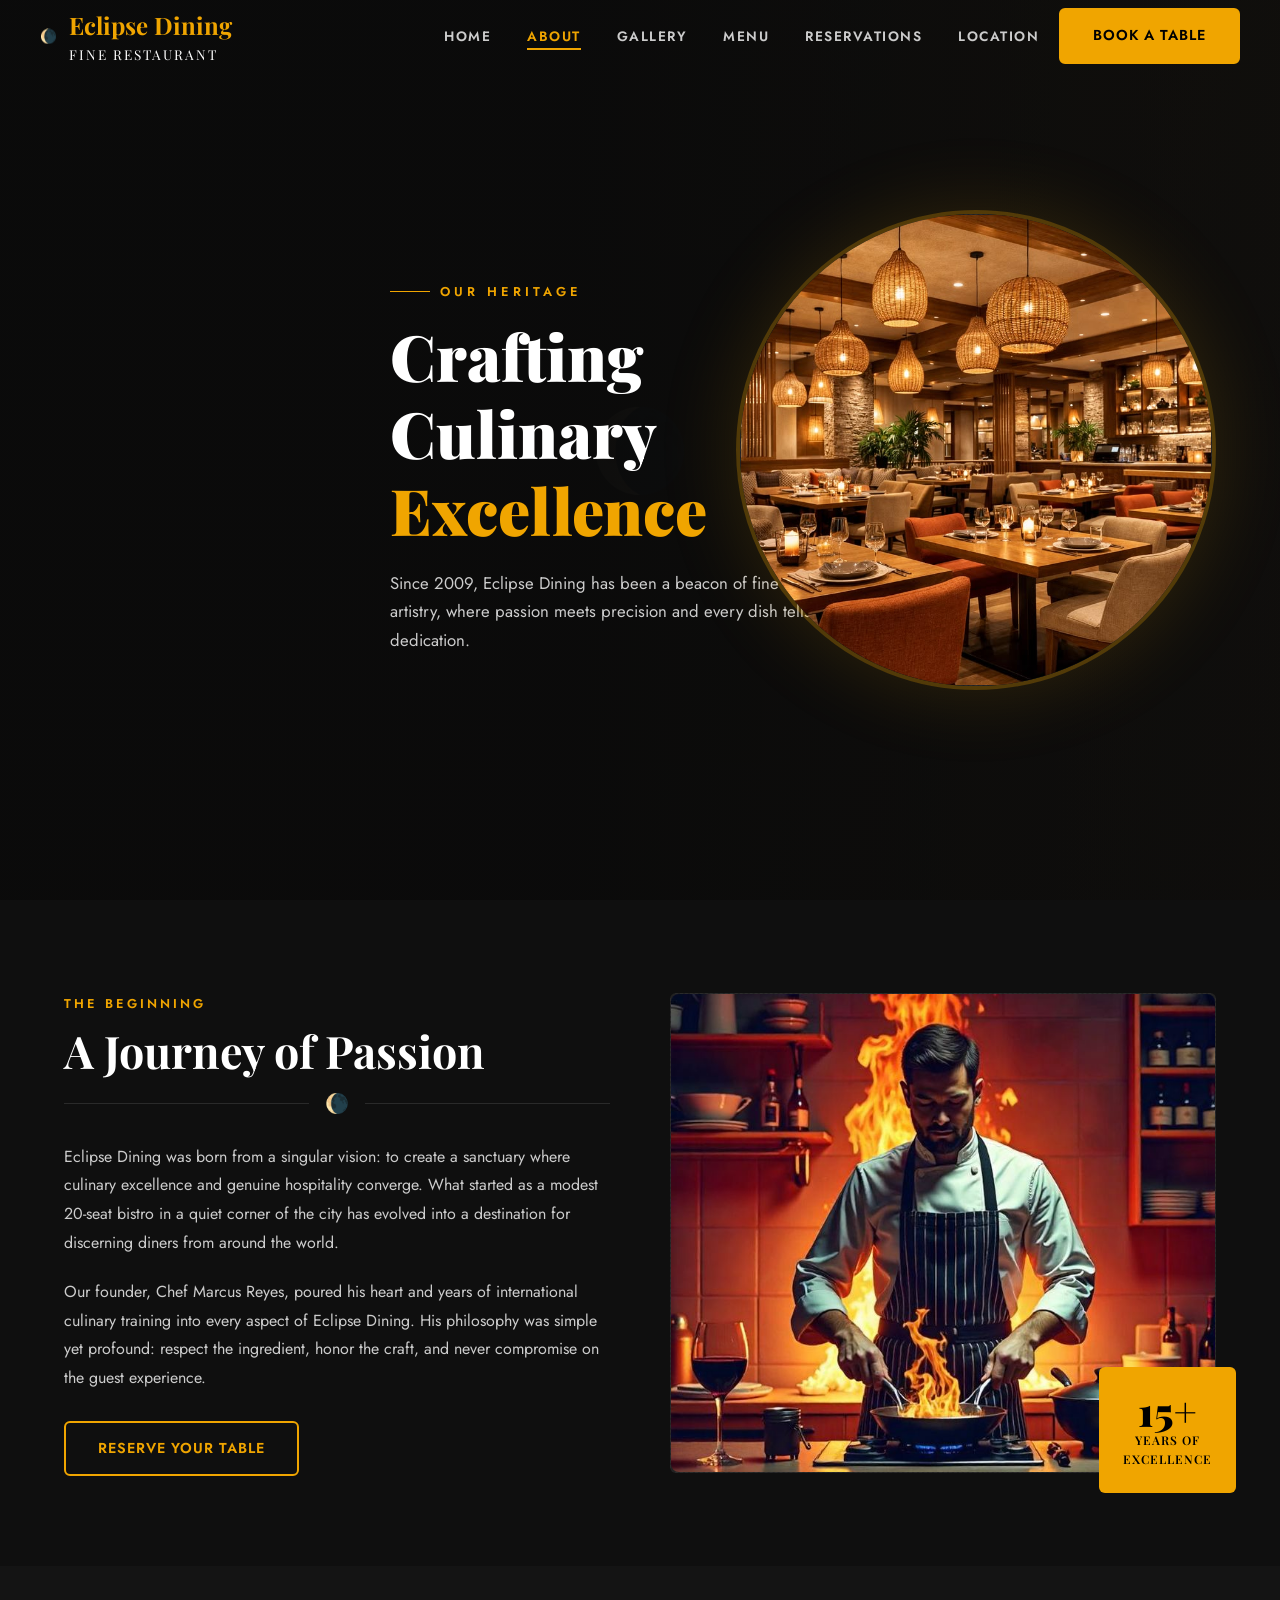
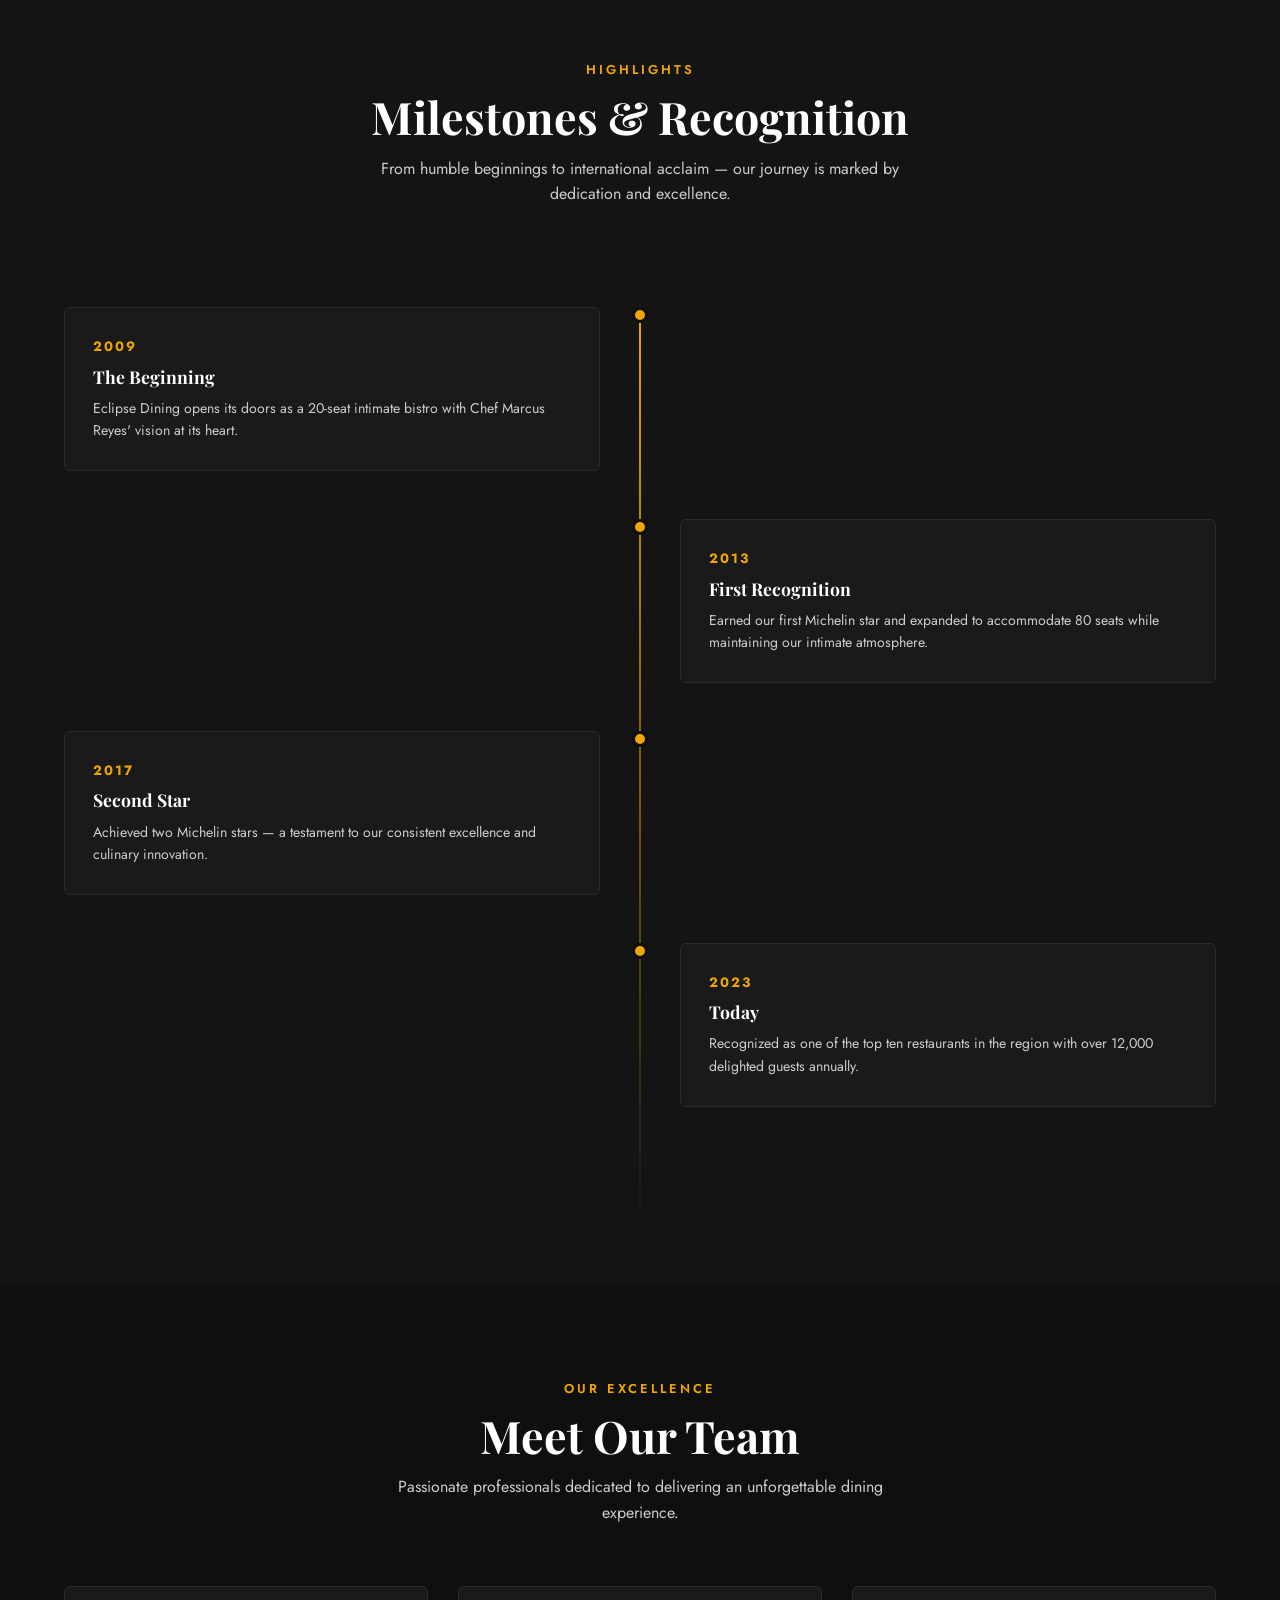
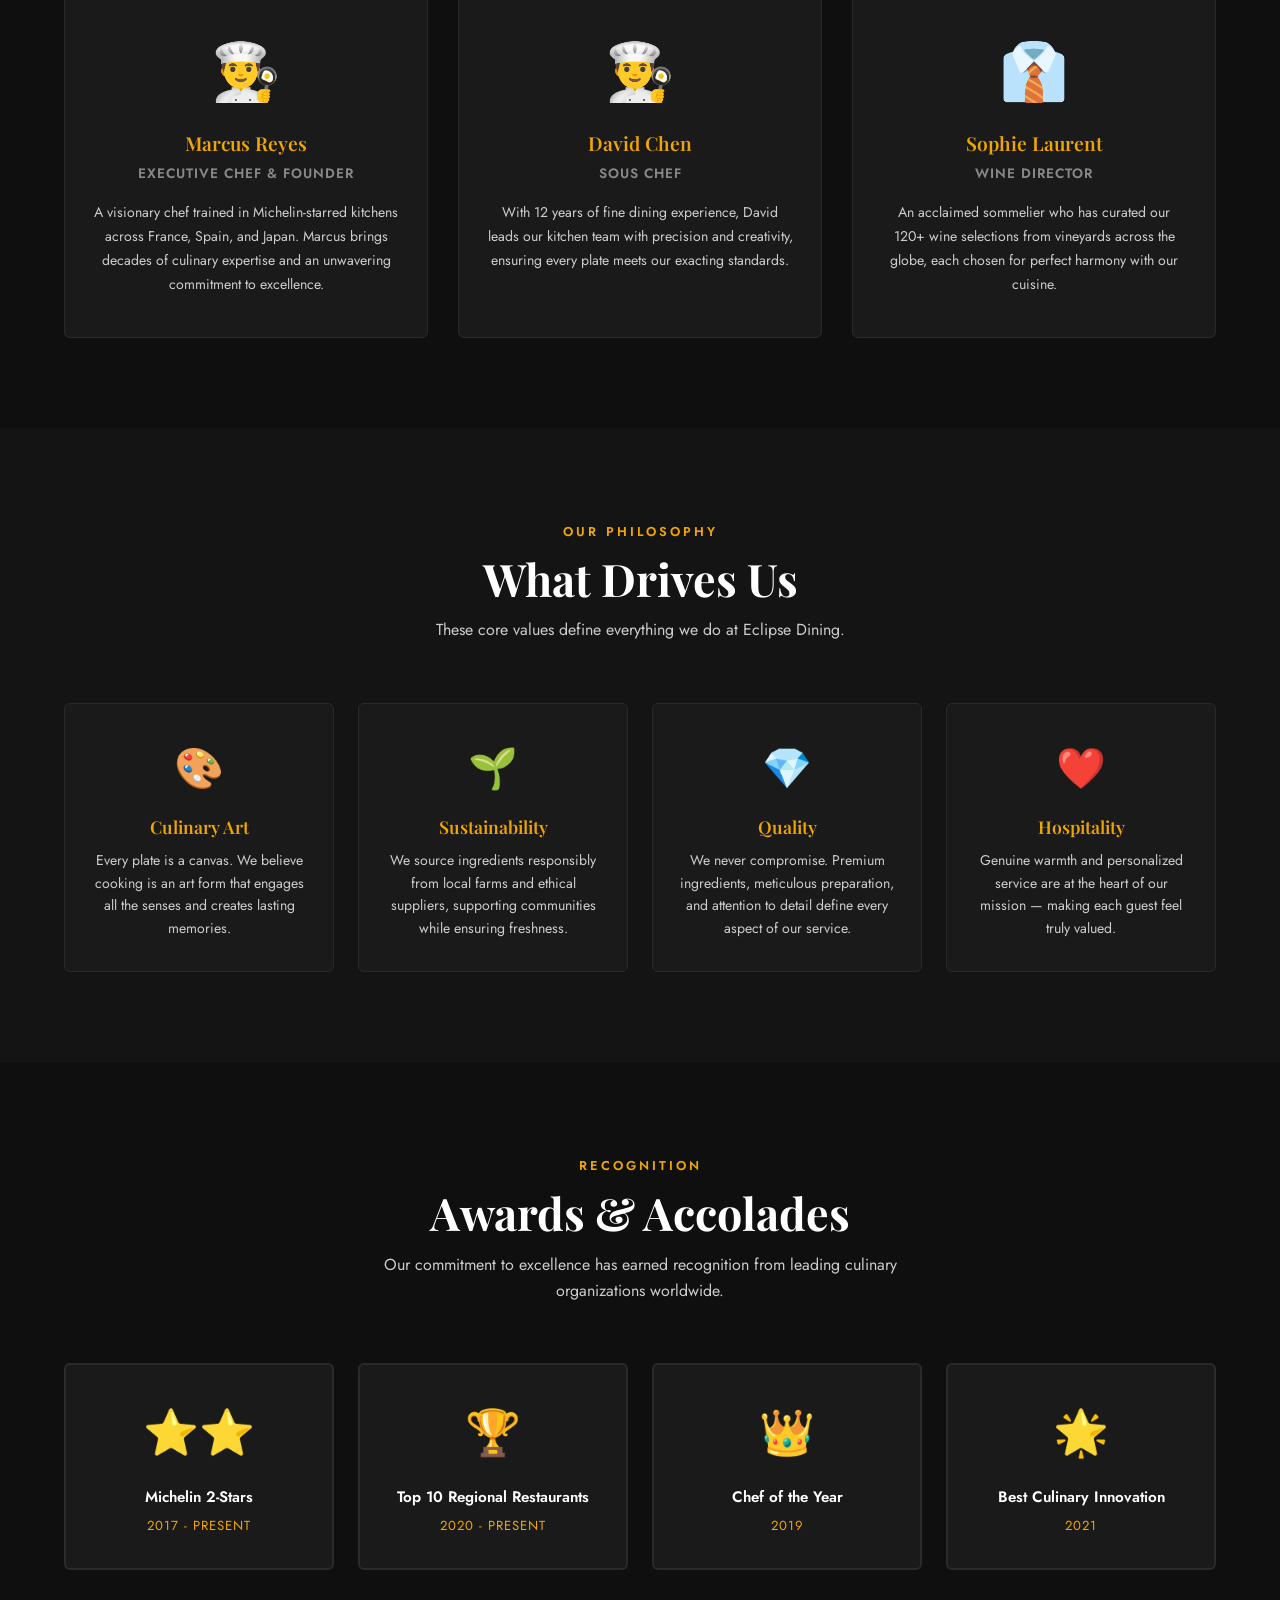
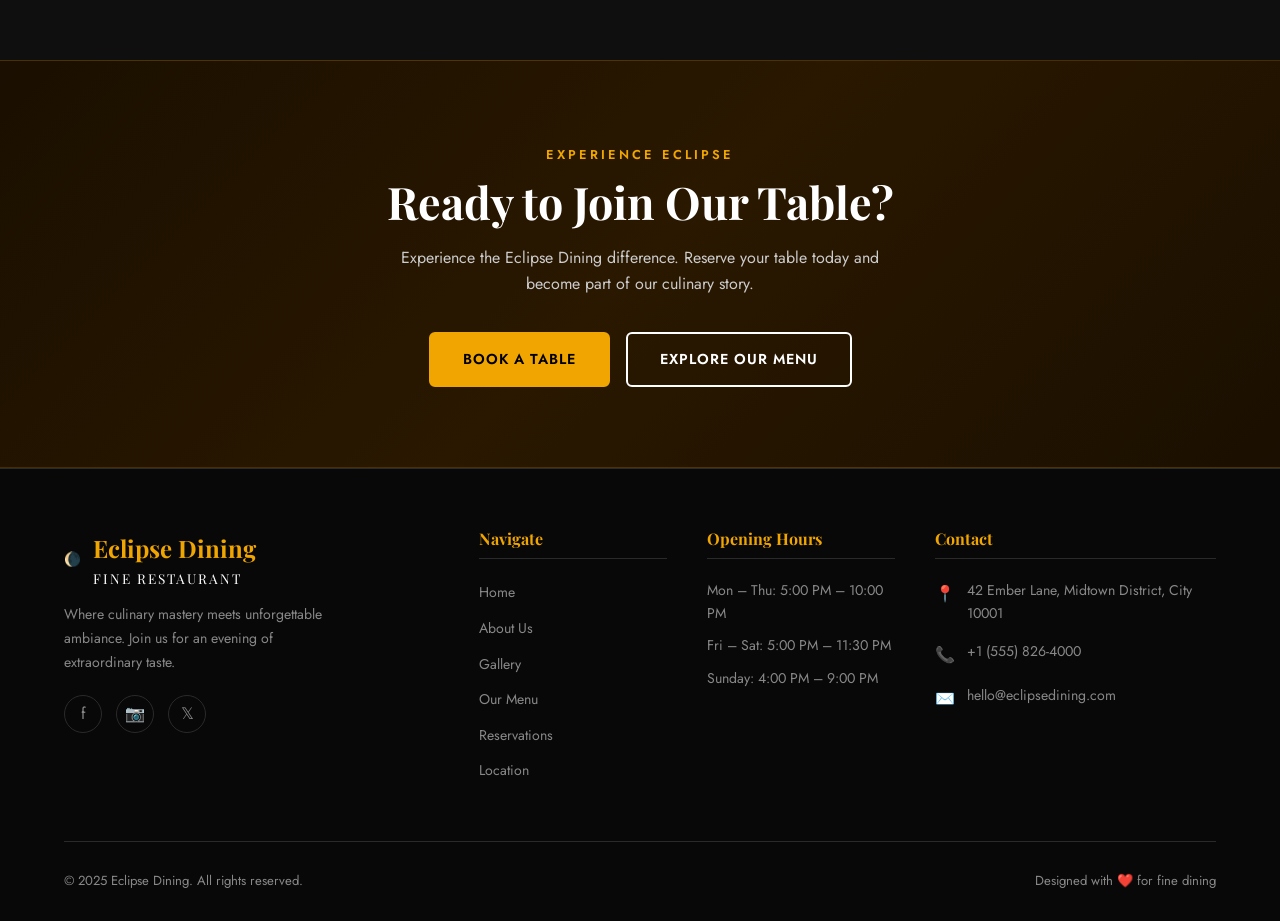
==== about.html @ 28f2796c "Add files via upload" ====
<!DOCTYPE html>
<html lang="en">
<head>
  <meta charset="UTF-8" />
  <meta name="viewport" content="width=device-width, initial-scale=1.0" />
  <title>About Us — Eclipse Dining</title>
  <link rel="stylesheet" href="style.css" />
</head>
<body>

  <!-- ── NAVBAR ── -->
  <nav class="navbar">
    <div class="nav-logo">
      <span class="nav-logo-icon">🌘</span>
      <div>
        Eclipse Dining
        <span>Fine Restaurant</span>
      </div>
    </div>
    <ul class="nav-links">
      <li><a href="index.html">Home</a></li>
      <li><a href="about.html">About</a></li>
      <li><a href="gallery.html">Gallery</a></li>
      <li><a href="menu.html">Menu</a></li>
      <li><a href="reservation.html">Reservations</a></li>
      <li><a href="location.html">Location</a></li>
    </ul>
    <a href="reservation.html" class="btn btn-primary nav-cta">Book a Table</a>
    <button class="hamburger" aria-label="Menu">
      <span></span><span></span><span></span>
    </button>
  </nav>

  <!-- Mobile Menu -->
  <div class="mobile-menu">
    <a href="index.html">Home</a>
    <a href="about.html">About Us</a>
    <a href="gallery.html">Gallery</a>
    <a href="menu.html">Menu</a>
    <a href="reservation.html">Reservations</a>
    <a href="location.html">Location & Hours</a>
  </div>

  <!-- ── HERO ── -->
  <section class="hero">
    <div class="hero-bg-placeholder">🌘</div>
    <div class="hero-bg"></div>
    <div class="container">
      <div class="hero-content">
        <div class="hero-tag">Our Heritage</div>
        <h1>
          Crafting<br>
          Culinary<br>
          <em>Excellence</em>
        </h1>
        <p>
          Since 2009, Eclipse Dining has been a beacon of fine culinary artistry, 
          where passion meets precision and every dish tells a story of dedication.
        </p>
      </div>
    </div>
    <!-- Hero image placeholder -->
    <div class="hero-food-img">
      <div class="img-placeholder">
        <img src="Images/restaurant.jpg" alt="Restaurant Image" style="width:100%;height:100%;object-fit:cover;border-radius:8px;">
      </div>
    </div>
  </section>

  <!-- ── OUR STORY ── -->
  <section class="section">
    <div class="container">
      <div class="grid-2">
        <div class="fade-in">
          <span class="section-tag">The Beginning</span>
          <h2>A Journey of Passion</h2>
          <div class="divider"><div class="divider-line"></div><div class="divider-icon">🌘</div><div class="divider-line"></div></div>
          <p style="color:var(--text-light);margin-bottom:20px;line-height:1.8;">
            Eclipse Dining was born from a singular vision: to create a sanctuary where culinary excellence 
            and genuine hospitality converge. What started as a modest 20-seat bistro in a quiet corner of the city 
            has evolved into a destination for discerning diners from around the world.
          </p>
          <p style="color:var(--text-light);margin-bottom:28px;line-height:1.8;">
            Our founder, Chef Marcus Reyes, poured his heart and years of international culinary training into 
            every aspect of Eclipse Dining. His philosophy was simple yet profound: respect the ingredient, honor 
            the craft, and never compromise on the guest experience.
          </p>
          <a href="reservation.html" class="btn btn-accent-outline">Reserve Your Table</a>
        </div>
        <div class="fade-in" data-delay="150">
          <div class="about-img-wrap">
            <div class="about-img-main">
              <div class="img-placeholder" style="height:100%;">
                <img src="Images/chef.jpg" alt="Chef Image" style="width:100%;height:100%;object-fit:cover;border-radius:8px;">
              </div>
            </div>
            <div class="about-img-badge">
              <div class="num">15+</div>
              <div class="lbl">Years of<br>Excellence</div>
            </div>
          </div>
        </div>
      </div>
    </div>
  </section>

  <!-- ── MILESTONES ── -->
  <section class="section section-alt">
    <div class="container">
      <div class="section-header">
        <span class="section-tag">Highlights</span>
        <h2>Milestones & Recognition</h2>
        <p>From humble beginnings to international acclaim — our journey is marked by dedication and excellence.</p>
      </div>
      <div class="timeline">
        <div class="timeline-item fade-in">
          <div class="timeline-dot"></div>
          <div class="timeline-content">
            <span class="timeline-year">2009</span>
            <h4>The Beginning</h4>
            <p>Eclipse Dining opens its doors as a 20-seat intimate bistro with Chef Marcus Reyes' vision at its heart.</p>
          </div>
        </div>
        <div class="timeline-item fade-in" data-delay="100">
          <div class="timeline-dot"></div>
          <div class="timeline-content">
            <span class="timeline-year">2013</span>
            <h4>First Recognition</h4>
            <p>Earned our first Michelin star and expanded to accommodate 80 seats while maintaining our intimate atmosphere.</p>
          </div>
        </div>
        <div class="timeline-item fade-in" data-delay="200">
          <div class="timeline-dot"></div>
          <div class="timeline-content">
            <span class="timeline-year">2017</span>
            <h4>Second Star</h4>
            <p>Achieved two Michelin stars — a testament to our consistent excellence and culinary innovation.</p>
          </div>
        </div>
        <div class="timeline-item fade-in" data-delay="300">
          <div class="timeline-dot"></div>
          <div class="timeline-content">
            <span class="timeline-year">2023</span>
            <h4>Today</h4>
            <p>Recognized as one of the top ten restaurants in the region with over 12,000 delighted guests annually.</p>
          </div>
        </div>
      </div>
    </div>
  </section>

  <!-- ── TEAM ── -->
  <section class="section">
    <div class="container">
      <div class="section-header">
        <span class="section-tag">Our Excellence</span>
        <h2>Meet Our Team</h2>
        <p>Passionate professionals dedicated to delivering an unforgettable dining experience.</p>
      </div>
      <div class="grid-3">
        <div class="team-card fade-in">
          <div class="team-avatar">👨‍🍳</div>
          <h3>Marcus Reyes</h3>
          <p class="team-title">Executive Chef & Founder</p>
          <p class="team-bio">
            A visionary chef trained in Michelin-starred kitchens across France, Spain, and Japan. 
            Marcus brings decades of culinary expertise and an unwavering commitment to excellence.
          </p>
        </div>
        <div class="team-card fade-in" data-delay="100">
          <div class="team-avatar">👨‍🍳</div>
          <h3>David Chen</h3>
          <p class="team-title">Sous Chef</p>
          <p class="team-bio">
            With 12 years of fine dining experience, David leads our kitchen team with precision and creativity, 
            ensuring every plate meets our exacting standards.
          </p>
        </div>
        <div class="team-card fade-in" data-delay="200">
          <div class="team-avatar">👔</div>
          <h3>Sophie Laurent</h3>
          <p class="team-title">Wine Director</p>
          <p class="team-bio">
            An acclaimed sommelier who has curated our 120+ wine selections from vineyards across the globe, 
            each chosen for perfect harmony with our cuisine.
          </p>
        </div>
      </div>
    </div>
  </section>

  <!-- ── VALUES ── -->
  <section class="section section-alt">
    <div class="container">
      <div class="section-header">
        <span class="section-tag">Our Philosophy</span>
        <h2>What Drives Us</h2>
        <p>These core values define everything we do at Eclipse Dining.</p>
      </div>
      <div class="grid-4">
        <div class="values-box fade-in">
          <div class="values-icon">🎨</div>
          <h3>Culinary Art</h3>
          <p>Every plate is a canvas. We believe cooking is an art form that engages all the senses and creates lasting memories.</p>
        </div>
        <div class="values-box fade-in" data-delay="100">
          <div class="values-icon">🌱</div>
          <h3>Sustainability</h3>
          <p>We source ingredients responsibly from local farms and ethical suppliers, supporting communities while ensuring freshness.</p>
        </div>
        <div class="values-box fade-in" data-delay="200">
          <div class="values-icon">💎</div>
          <h3>Quality</h3>
          <p>We never compromise. Premium ingredients, meticulous preparation, and attention to detail define every aspect of our service.</p>
        </div>
        <div class="values-box fade-in" data-delay="300">
          <div class="values-icon">❤️</div>
          <h3>Hospitality</h3>
          <p>Genuine warmth and personalized service are at the heart of our mission — making each guest feel truly valued.</p>
        </div>
      </div>
    </div>
  </section>

  <!-- ── AWARDS & RECOGNITION ── -->
  <section class="section">
    <div class="container">
      <div class="section-header">
        <span class="section-tag">Recognition</span>
        <h2>Awards & Accolades</h2>
        <p>Our commitment to excellence has earned recognition from leading culinary organizations worldwide.</p>
      </div>
      <div class="awards-grid">
        <div class="award-box fade-in">
          <div class="award-icon">⭐⭐</div>
          <p class="award-name">Michelin 2-Stars</p>
          <p class="award-year">2017 - Present</p>
        </div>
        <div class="award-box fade-in" data-delay="100">
          <div class="award-icon">🏆</div>
          <p class="award-name">Top 10 Regional Restaurants</p>
          <p class="award-year">2020 - Present</p>
        </div>
        <div class="award-box fade-in" data-delay="200">
          <div class="award-icon">👑</div>
          <p class="award-name">Chef of the Year</p>
          <p class="award-year">2019</p>
        </div>
        <div class="award-box fade-in" data-delay="300">
          <div class="award-icon">🌟</div>
          <p class="award-name">Best Culinary Innovation</p>
          <p class="award-year">2021</p>
        </div>
      </div>
    </div>
  </section>

  <!-- ── CALL TO ACTION ── -->
  <section class="cta-banner">
    <div class="container">
      <span class="section-tag">Experience Eclipse</span>
      <h2>Ready to Join Our Table?</h2>
      <p>Experience the Eclipse Dining difference. Reserve your table today and become part of our culinary story.</p>
      <div style="display:flex;gap:16px;justify-content:center;flex-wrap:wrap;">
        <a href="reservation.html" class="btn btn-primary">Book a Table</a>
        <a href="menu.html" class="btn btn-outline">Explore Our Menu</a>
      </div>
    </div>
  </section>

  <!-- ── FOOTER ── -->
  <footer class="footer">
    <div class="container">
      <div class="footer-grid">
        <div class="footer-brand">
          <div class="nav-logo" style="margin-bottom:0;">
            <span class="nav-logo-icon">🌘</span>
            <div>Eclipse Dining<span>Fine Restaurant</span></div>
          </div>
          <p>Where culinary mastery meets unforgettable ambiance. Join us for an evening of extraordinary taste.</p>
          <div class="social-links" style="margin-top:20px;">
            <a class="social-link" href="#" title="Facebook">f</a>
            <a class="social-link" href="#" title="Instagram">📷</a>
            <a class="social-link" href="#" title="Twitter">𝕏</a>
          </div>
        </div>
        <div class="footer-col">
          <h4>Navigate</h4>
          <ul>
            <li><a href="index.html">Home</a></li>
            <li><a href="about.html">About Us</a></li>
            <li><a href="gallery.html">Gallery</a></li>
            <li><a href="menu.html">Our Menu</a></li>
            <li><a href="reservation.html">Reservations</a></li>
            <li><a href="location.html">Location</a></li>
          </ul>
        </div>
        <div class="footer-col">
          <h4>Opening Hours</h4>
          <ul>
            <li style="color:var(--text-muted);font-size:0.88rem;margin-bottom:10px;">Mon – Thu: 5:00 PM – 10:00 PM</li>
            <li style="color:var(--text-muted);font-size:0.88rem;margin-bottom:10px;">Fri – Sat: 5:00 PM – 11:30 PM</li>
            <li style="color:var(--text-muted);font-size:0.88rem;margin-bottom:10px;">Sunday: 4:00 PM – 9:00 PM</li>
          </ul>
        </div>
        <div class="footer-col">
          <h4>Contact</h4>
          <div class="footer-contact-item">
            <span class="footer-contact-icon">📍</span>
            <span>42 Ember Lane, Midtown District, City 10001</span>
          </div>
          <div class="footer-contact-item">
            <span class="footer-contact-icon">📞</span>
            <span>+1 (555) 826-4000</span>
          </div>
          <div class="footer-contact-item">
            <span class="footer-contact-icon">✉️</span>
            <span>hello@eclipsedining.com</span>
          </div>
        </div>
      </div>
      <div class="footer-bottom">
        <span>© 2025 Eclipse Dining. All rights reserved.</span>
        <span>Designed with ❤️ for fine dining</span>
      </div>
    </div>
  </footer>

  <button class="back-to-top" title="Back to top">↑</button>
  <script src="main.js"></script>
</body>
</html>
---- style.css ----
/* =============================================
   ECLIPSE DINING — Central Stylesheet
   Color Palette inspired by reference image:
   Dark bg, amber/gold accent, white text
   ============================================= */

@import url('https://fonts.googleapis.com/css2?family=Playfair+Display:wght@400;600;700;900&family=Jost:wght@300;400;500;600&display=swap');

/* ── CSS Variables ── */
:root {
  --bg-dark:     #0f0f0f;
  --bg-card:     #1a1a1a;
  --bg-section:  #141414;
  --accent:      #f0a500;
  --accent-dark: #c8850a;
  --accent-light:#ffd166;
  --text-white:  #ffffff;
  --text-light:  #cccccc;
  --text-muted:  #888888;
  --border:      #2a2a2a;
  --nav-height:  72px;
  --radius:      6px;
  --shadow:      0 8px 32px rgba(0,0,0,0.5);
}

/* ── Reset & Base ── */
*, *::before, *::after { box-sizing: border-box; margin: 0; padding: 0; }

html { scroll-behavior: smooth; }

body {
  font-family: 'Jost', sans-serif;
  background: var(--bg-dark);
  color: var(--text-white);
  line-height: 1.6;
  overflow-x: hidden;
}

img { display: block; width: 100%; object-fit: cover; }
a  { text-decoration: none; color: inherit; }
ul { list-style: none; }

/* ── Typography ── */
h1, h2, h3, h4 { font-family: 'Playfair Display', serif; line-height: 1.2; }
h1 { font-size: clamp(2.2rem, 5vw, 4rem); font-weight: 900; }
h2 { font-size: clamp(1.8rem, 3.5vw, 2.8rem); font-weight: 700; }
h3 { font-size: 1.4rem; font-weight: 600; }

.section-tag {
  display: inline-block;
  color: var(--accent);
  font-size: 0.8rem;
  font-weight: 600;
  letter-spacing: 3px;
  text-transform: uppercase;
  margin-bottom: 0.6rem;
}

/* ── Layout Utilities ── */
.container { max-width: 1200px; margin: 0 auto; padding: 0 24px; }
.section    { padding: 90px 0; }
.section-alt { background: var(--bg-section); }

.grid-2 { display: grid; grid-template-columns: 1fr 1fr; gap: 60px; align-items: center; }
.grid-3 { display: grid; grid-template-columns: repeat(3, 1fr); gap: 30px; }
.grid-4 { display: grid; grid-template-columns: repeat(4, 1fr); gap: 24px; }

/* ── Buttons ── */
.btn {
  display: inline-flex;
  align-items: center;
  gap: 8px;
  padding: 14px 32px;
  border-radius: var(--radius);
  font-family: 'Jost', sans-serif;
  font-weight: 600;
  font-size: 0.9rem;
  letter-spacing: 1px;
  text-transform: uppercase;
  cursor: pointer;
  transition: all 0.3s ease;
  border: 2px solid transparent;
}

.btn-primary {
  background: var(--accent);
  color: #000;
  border-color: var(--accent);
}
.btn-primary:hover {
  background: var(--accent-dark);
  border-color: var(--accent-dark);
  transform: translateY(-2px);
  box-shadow: 0 6px 20px rgba(240,165,0,0.35);
}

.btn-outline {
  background: transparent;
  color: var(--text-white);
  border-color: var(--text-white);
}
.btn-outline:hover {
  background: var(--text-white);
  color: #000;
  transform: translateY(-2px);
}

.btn-accent-outline {
  background: transparent;
  color: var(--accent);
  border-color: var(--accent);
}
.btn-accent-outline:hover {
  background: var(--accent);
  color: #000;
  transform: translateY(-2px);
}

/* ── Navbar ── */
.navbar {
  position: fixed;
  top: 0; left: 0; right: 0;
  z-index: 1000;
  height: var(--nav-height);
  display: flex;
  align-items: center;
  padding: 0 40px;
  transition: background 0.4s ease, box-shadow 0.4s ease;
}

.navbar.scrolled {
  background: rgba(10,10,10,0.96);
  box-shadow: 0 2px 20px rgba(0,0,0,0.6);
  backdrop-filter: blur(12px);
}

.nav-logo {
  display: flex;
  align-items: center;
  gap: 10px;
  font-family: 'Playfair Display', serif;
  font-size: 1.5rem;
  font-weight: 700;
  color: var(--accent);
  margin-right: auto;
}
.nav-logo span { color: var(--text-white); font-weight: 300; font-size: 0.85rem; display: block; letter-spacing: 2px; text-transform: uppercase; }
.nav-logo-icon { font-size: 1.6rem; }

.nav-links {
  display: flex;
  align-items: center;
  gap: 36px;
}

.nav-links a {
  font-size: 0.85rem;
  font-weight: 600;
  letter-spacing: 1.5px;
  text-transform: uppercase;
  color: var(--text-light);
  position: relative;
  transition: color 0.2s;
}
.nav-links a::after {
  content: '';
  position: absolute;
  bottom: -4px; left: 0;
  width: 0; height: 2px;
  background: var(--accent);
  transition: width 0.3s ease;
}
.nav-links a:hover,
.nav-links a.active { color: var(--accent); }
.nav-links a:hover::after,
.nav-links a.active::after { width: 100%; }

.nav-cta { margin-left: 20px; }

/* Hamburger */
.hamburger {
  display: none;
  flex-direction: column;
  gap: 5px;
  cursor: pointer;
  padding: 6px;
  margin-left: auto;
}
.hamburger span {
  display: block;
  width: 26px; height: 2px;
  background: var(--text-white);
  transition: all 0.3s;
}
.hamburger.open span:nth-child(1) { transform: translateY(7px) rotate(45deg); }
.hamburger.open span:nth-child(2) { opacity: 0; }
.hamburger.open span:nth-child(3) { transform: translateY(-7px) rotate(-45deg); }

.mobile-menu {
  display: none;
  position: fixed;
  top: var(--nav-height); left: 0; right: 0;
  background: rgba(10,10,10,0.97);
  backdrop-filter: blur(12px);
  padding: 24px 40px;
  flex-direction: column;
  gap: 20px;
  z-index: 999;
  border-top: 1px solid var(--border);
}
.mobile-menu.open { display: flex; }
.mobile-menu a {
  font-size: 1rem;
  font-weight: 600;
  letter-spacing: 1.5px;
  text-transform: uppercase;
  color: var(--text-light);
  padding: 8px 0;
  border-bottom: 1px solid var(--border);
  transition: color 0.2s;
}
.mobile-menu a:hover { color: var(--accent); }

/* ── Hero ── */
.hero {
  min-height: 100vh;
  display: flex;
  align-items: center;
  position: relative;
  overflow: hidden;
}

.hero-bg {
  position: absolute;
  inset: 0;
  background: linear-gradient(to right, rgba(10,10,10,0.92) 45%, rgba(10,10,10,0.3) 100%);
  z-index: 1;
}

.hero-bg-img {
  position: absolute;
  inset: 0;
  background: #1a1a1a;
  z-index: 0;
}

/* Placeholder for hero background image */
.hero-bg-placeholder {
  position: absolute;
  inset: 0;
  background: linear-gradient(135deg, #1a1a1a 0%, #2a1a00 50%, #1a0f00 100%);
  display: flex;
  align-items: center;
  justify-content: center;
  font-size: 5rem;
  opacity: 0.15;
}

.hero-content {
  position: relative;
  z-index: 2;
  padding-top: var(--nav-height);
  max-width: 620px;
}

.hero-tag {
  color: var(--accent);
  font-size: 0.8rem;
  font-weight: 600;
  letter-spacing: 4px;
  text-transform: uppercase;
  margin-bottom: 16px;
  display: flex;
  align-items: center;
  gap: 10px;
}
.hero-tag::before {
  content: '';
  display: block;
  width: 40px; height: 1px;
  background: var(--accent);
}

.hero h1 { margin-bottom: 20px; }
.hero h1 em { color: var(--accent); font-style: normal; }

.hero p {
  color: var(--text-light);
  font-size: 1.05rem;
  margin-bottom: 36px;
  line-height: 1.7;
  max-width: 500px;
}

.hero-btns { display: flex; gap: 16px; flex-wrap: wrap; }

.hero-food-img {
  position: absolute;
  right: 5%;
  top: 50%;
  transform: translateY(-50%);
  z-index: 2;
  width: min(480px, 40vw);
  aspect-ratio: 1;
  border-radius: 50%;
  overflow: hidden;
  border: 4px solid rgba(240,165,0,0.3);
  box-shadow: 0 0 80px rgba(240,165,0,0.15);
}

/* Image Placeholder Utility */
.img-placeholder {
  background: #222;
  display: flex;
  flex-direction: column;
  align-items: center;
  justify-content: center;
  gap: 10px;
  color: var(--text-muted);
  font-size: 0.8rem;
  letter-spacing: 1px;
  text-transform: uppercase;
  width: 100%;
  height: 100%;
  min-height: 200px;
  border: 1px dashed var(--border);
}
.img-placeholder span { font-size: 2.5rem; }

/* ── Section Headers ── */
.section-header { text-align: center; margin-bottom: 60px; }
.section-header p { color: var(--text-light); margin-top: 12px; max-width: 560px; margin-left: auto; margin-right: auto; }

/* ── Cards ── */
.card {
  background: var(--bg-card);
  border: 1px solid var(--border);
  border-radius: var(--radius);
  overflow: hidden;
  transition: transform 0.3s ease, box-shadow 0.3s ease, border-color 0.3s ease;
}
.card:hover {
  transform: translateY(-6px);
  box-shadow: var(--shadow);
  border-color: rgba(240,165,0,0.3);
}

.card-img { height: 220px; overflow: hidden; }
.card-img img, .card-img .img-placeholder { height: 100%; transition: transform 0.4s ease; }
.card:hover .card-img img { transform: scale(1.07); }

.card-body { padding: 24px; }
.card-body h3 { margin-bottom: 8px; }
.card-body p  { color: var(--text-light); font-size: 0.92rem; }

/* ── Gallery Grid ── */
.gallery-grid {
  display: grid;
  grid-template-columns: repeat(3, 1fr);
  grid-auto-rows: 240px;
  gap: 12px;
}
.gallery-item { overflow: hidden; border-radius: var(--radius); cursor: pointer; position: relative; }
.gallery-item img, .gallery-item .img-placeholder { height: 100%; transition: transform 0.4s ease; }
.gallery-item:hover img { transform: scale(1.08); }
.gallery-item.tall { grid-row: span 2; }
.gallery-item.wide { grid-column: span 2; }

.gallery-overlay {
  position: absolute;
  inset: 0;
  background: rgba(240,165,0,0);
  display: flex;
  align-items: center;
  justify-content: center;
  font-size: 2rem;
  transition: background 0.3s;
}
.gallery-item:hover .gallery-overlay { background: rgba(240,165,0,0.15); }

/* ── Menu Tabs ── */
.menu-tabs {
  display: flex;
  justify-content: center;
  gap: 12px;
  flex-wrap: wrap;
  margin-bottom: 48px;
}
.menu-tab {
  padding: 10px 28px;
  border-radius: 40px;
  font-size: 0.85rem;
  font-weight: 600;
  letter-spacing: 1px;
  text-transform: uppercase;
  cursor: pointer;
  border: 2px solid var(--border);
  color: var(--text-muted);
  background: transparent;
  transition: all 0.3s;
}
.menu-tab:hover, .menu-tab.active {
  border-color: var(--accent);
  color: var(--accent);
  background: rgba(240,165,0,0.08);
}

.menu-grid { display: none; grid-template-columns: 1fr 1fr; gap: 20px; }
.menu-grid.active { display: grid; }

.menu-item {
  background: var(--bg-card);
  border: 1px solid var(--border);
  border-radius: var(--radius);
  display: flex;
  gap: 16px;
  padding: 16px;
  align-items: flex-start;
  transition: border-color 0.3s;
}
.menu-item:hover { border-color: rgba(240,165,0,0.4); }

.menu-item-img {
  width: 90px;
  height: 90px;
  border-radius: var(--radius);
  overflow: hidden;
  flex-shrink: 0;
}
.menu-item-img .img-placeholder { min-height: unset; height: 100%; font-size: 0; }
.menu-item-img .img-placeholder span { font-size: 1.8rem; }

.menu-item-info { flex: 1; }
.menu-item-info h4 { font-family: 'Playfair Display', serif; font-size: 1rem; margin-bottom: 4px; }
.menu-item-info p  { font-size: 0.82rem; color: var(--text-muted); margin-bottom: 10px; }

.menu-item-footer { display: flex; align-items: center; justify-content: space-between; }
.menu-price { color: var(--accent); font-weight: 700; font-size: 1.05rem; }
.menu-badge {
  font-size: 0.72rem;
  font-weight: 600;
  letter-spacing: 1px;
  text-transform: uppercase;
  padding: 3px 10px;
  border-radius: 20px;
  background: rgba(240,165,0,0.15);
  color: var(--accent);
}

/* ── Stats Row ── */
.stats-row {
  display: grid;
  grid-template-columns: repeat(4, 1fr);
  gap: 2px;
  border: 1px solid var(--border);
  border-radius: var(--radius);
  overflow: hidden;
}
.stat-box {
  padding: 40px 20px;
  text-align: center;
  background: var(--bg-card);
}
.stat-box:not(:last-child) { border-right: 1px solid var(--border); }
.stat-num {
  font-family: 'Playfair Display', serif;
  font-size: 2.8rem;
  font-weight: 900;
  color: var(--accent);
  line-height: 1;
  margin-bottom: 8px;
}
.stat-label { color: var(--text-muted); font-size: 0.82rem; letter-spacing: 1px; text-transform: uppercase; }

/* ── Team / Chef Cards ── */
.chef-card { text-align: center; }
.chef-img {
  width: 180px; height: 180px;
  border-radius: 50%;
  overflow: hidden;
  margin: 0 auto 20px;
  border: 3px solid var(--accent);
}
.chef-name { font-family: 'Playfair Display', serif; font-size: 1.2rem; margin-bottom: 4px; }
.chef-role { color: var(--accent); font-size: 0.82rem; letter-spacing: 2px; text-transform: uppercase; }

/* ── Reservation Form ── */
.reservation-section {
  display: grid;
  grid-template-columns: 1fr 1fr;
  gap: 0;
  min-height: 600px;
}
.reservation-form-side {
  background: var(--bg-card);
  padding: 60px 50px;
}
.reservation-img-side { overflow: hidden; }
.reservation-img-side .img-placeholder { min-height: 100%; height: 100%; }

.form-group { margin-bottom: 24px; }
.form-group label {
  display: block;
  font-size: 0.8rem;
  font-weight: 600;
  letter-spacing: 1.5px;
  text-transform: uppercase;
  color: var(--text-muted);
  margin-bottom: 8px;
}
.form-group input,
.form-group select,
.form-group textarea {
  width: 100%;
  background: var(--bg-dark);
  border: 1px solid var(--border);
  border-radius: var(--radius);
  color: var(--text-white);
  font-family: 'Jost', sans-serif;
  font-size: 0.95rem;
  padding: 13px 16px;
  transition: border-color 0.3s;
  appearance: none;
}
.form-group input:focus,
.form-group select:focus,
.form-group textarea:focus {
  outline: none;
  border-color: var(--accent);
}
.form-group textarea { resize: vertical; min-height: 100px; }
.form-group select option { background: var(--bg-dark); }

.form-row { display: grid; grid-template-columns: 1fr 1fr; gap: 16px; }

/* ── Location / Hours ── */
.info-block { margin-bottom: 40px; }
.info-block h3 {
  font-family: 'Playfair Display', serif;
  color: var(--accent);
  margin-bottom: 16px;
  padding-bottom: 12px;
  border-bottom: 1px solid var(--border);
}
.hours-row {
  display: flex;
  justify-content: space-between;
  padding: 10px 0;
  border-bottom: 1px solid var(--border);
  font-size: 0.92rem;
}
.hours-row .day { color: var(--text-muted); }
.hours-row .time { color: var(--text-white); font-weight: 500; }
.hours-row .closed { color: #e05252; }

.map-placeholder {
  background: var(--bg-card);
  border: 1px solid var(--border);
  border-radius: var(--radius);
  height: 320px;
  display: flex;
  flex-direction: column;
  align-items: center;
  justify-content: center;
  gap: 12px;
  color: var(--text-muted);
  font-size: 0.85rem;
}
.map-placeholder .map-icon { font-size: 3rem; }

/* ── Testimonials ── */
.testimonial-card {
  background: var(--bg-card);
  border: 1px solid var(--border);
  border-radius: var(--radius);
  padding: 32px;
  position: relative;
}
.testimonial-card::before {
  content: '"';
  font-family: 'Playfair Display', serif;
  font-size: 6rem;
  color: var(--accent);
  opacity: 0.2;
  position: absolute;
  top: -10px; left: 20px;
  line-height: 1;
}
.testimonial-text { color: var(--text-light); font-size: 0.95rem; margin-bottom: 20px; line-height: 1.7; }
.testimonial-author { display: flex; align-items: center; gap: 12px; }
.testimonial-avatar {
  width: 46px; height: 46px;
  border-radius: 50%;
  overflow: hidden;
  background: var(--border);
  display: flex; align-items: center; justify-content: center;
  font-size: 1.2rem;
}
.testimonial-name  { font-weight: 600; font-size: 0.9rem; }
.testimonial-stars { color: var(--accent); font-size: 0.8rem; margin-top: 2px; }

/* ── Features / Why us ── */
.feature-box {
  padding: 36px 28px;
  background: var(--bg-card);
  border: 1px solid var(--border);
  border-radius: var(--radius);
  transition: border-color 0.3s, transform 0.3s;
}
.feature-box:hover { border-color: rgba(240,165,0,0.4); transform: translateY(-4px); }
.feature-icon { font-size: 2.2rem; margin-bottom: 18px; }
.feature-box h3 { margin-bottom: 10px; font-size: 1.1rem; }
.feature-box p  { color: var(--text-muted); font-size: 0.88rem; }

/* ── CTA Banner ── */
.cta-banner {
  background: linear-gradient(135deg, #1a0f00 0%, #2a1800 50%, #1a0f00 100%);
  border-top: 1px solid rgba(240,165,0,0.2);
  border-bottom: 1px solid rgba(240,165,0,0.2);
  text-align: center;
  padding: 80px 24px;
}
.cta-banner h2 { margin-bottom: 16px; }
.cta-banner p  { color: var(--text-light); margin-bottom: 36px; max-width: 500px; margin-left: auto; margin-right: auto; }

/* ── Footer ── */
.footer {
  background: #080808;
  border-top: 1px solid var(--border);
  padding: 60px 0 30px;
}
.footer-grid {
  display: grid;
  grid-template-columns: 2fr 1fr 1fr 1.5fr;
  gap: 40px;
  margin-bottom: 48px;
}
.footer-brand p { color: var(--text-muted); font-size: 0.88rem; margin-top: 14px; line-height: 1.7; max-width: 280px; }
.footer-col h4 {
  font-family: 'Playfair Display', serif;
  color: var(--accent);
  font-size: 1rem;
  margin-bottom: 20px;
  padding-bottom: 10px;
  border-bottom: 1px solid var(--border);
}
.footer-col ul li { margin-bottom: 10px; }
.footer-col ul a { color: var(--text-muted); font-size: 0.88rem; transition: color 0.2s; }
.footer-col ul a:hover { color: var(--accent); }

.footer-contact-item {
  display: flex;
  gap: 12px;
  align-items: flex-start;
  margin-bottom: 16px;
  color: var(--text-muted);
  font-size: 0.88rem;
}
.footer-contact-icon { color: var(--accent); font-size: 1rem; margin-top: 2px; flex-shrink: 0; }

.footer-bottom {
  border-top: 1px solid var(--border);
  padding-top: 28px;
  display: flex;
  justify-content: space-between;
  align-items: center;
  flex-wrap: wrap;
  gap: 12px;
  color: var(--text-muted);
  font-size: 0.82rem;
}

.social-links { display: flex; gap: 14px; }
.social-link {
  width: 38px; height: 38px;
  border-radius: 50%;
  border: 1px solid var(--border);
  display: flex; align-items: center; justify-content: center;
  font-size: 1rem;
  color: var(--text-muted);
  transition: all 0.3s;
}
.social-link:hover { border-color: var(--accent); color: var(--accent); }

/* ── Page Hero (inner pages) ── */
.page-hero {
  padding: calc(var(--nav-height) + 60px) 0 60px;
  text-align: center;
  background: linear-gradient(to bottom, #151515 0%, var(--bg-dark) 100%);
  border-bottom: 1px solid var(--border);
  position: relative;
  overflow: hidden;
}
.page-hero::before {
  content: '';
  position: absolute;
  inset: 0;
  background: radial-gradient(ellipse at center top, rgba(240,165,0,0.06) 0%, transparent 70%);
}
.page-hero .breadcrumb {
  display: flex;
  justify-content: center;
  gap: 8px;
  font-size: 0.82rem;
  color: var(--text-muted);
  margin-bottom: 16px;
}
.page-hero .breadcrumb a { color: var(--accent); }
.page-hero .breadcrumb span { color: var(--text-muted); }
.page-hero p { color: var(--text-light); margin-top: 12px; }

/* ── Divider ── */
.divider {
  display: flex;
  align-items: center;
  gap: 16px;
  margin: 10px 0 24px;
}
.divider-line { flex: 1; height: 1px; background: var(--border); }
.divider-icon { color: var(--accent); font-size: 1.2rem; }

/* ── Notification Toast ── */
.toast {
  position: fixed;
  bottom: 30px; right: 30px;
  background: var(--bg-card);
  border: 1px solid var(--accent);
  border-radius: var(--radius);
  padding: 16px 24px;
  display: flex;
  align-items: center;
  gap: 12px;
  font-size: 0.9rem;
  box-shadow: var(--shadow);
  z-index: 9999;
  transform: translateY(100px);
  opacity: 0;
  transition: all 0.4s ease;
}
.toast.show { transform: translateY(0); opacity: 1; }
.toast-icon { font-size: 1.4rem; }
.toast-close { margin-left: 12px; cursor: pointer; color: var(--text-muted); font-size: 1.1rem; }

/* ── Back to top ── */
.back-to-top {
  position: fixed;
  bottom: 30px; right: 30px;
  width: 44px; height: 44px;
  background: var(--accent);
  color: #000;
  border-radius: 50%;
  display: flex; align-items: center; justify-content: center;
  font-size: 1.1rem;
  cursor: pointer;
  opacity: 0;
  pointer-events: none;
  transition: opacity 0.3s, transform 0.3s;
  z-index: 900;
  border: none;
}
.back-to-top.visible { opacity: 1; pointer-events: all; }
.back-to-top:hover { transform: translateY(-3px); }

/* ── About Page Specifics ── */
.about-img-wrap {
  position: relative;
}
.about-img-main {
  border-radius: var(--radius);
  overflow: hidden;
  height: 480px;
}
.about-img-badge {
  position: absolute;
  bottom: -20px; right: -20px;
  background: var(--accent);
  color: #000;
  padding: 24px;
  border-radius: var(--radius);
  text-align: center;
  font-family: 'Playfair Display', serif;
}
.about-img-badge .num  { font-size: 2.5rem; font-weight: 900; line-height: 1; }
.about-img-badge .lbl  { font-size: 0.75rem; font-weight: 600; letter-spacing: 1px; text-transform: uppercase; }

.value-list { margin-top: 28px; }
.value-item {
  display: flex;
  gap: 16px;
  align-items: flex-start;
  margin-bottom: 20px;
}
.value-dot {
  width: 10px; height: 10px;
  background: var(--accent);
  border-radius: 50%;
  margin-top: 7px;
  flex-shrink: 0;
}
.value-item h4 { font-size: 1rem; margin-bottom: 4px; }
.value-item p  { color: var(--text-muted); font-size: 0.88rem; }

/* ── Timeline ── */
.timeline {
  position: relative;
  padding: 40px 0;
}
.timeline::before {
  content: '';
  position: absolute;
  left: 50%;
  transform: translateX(-50%);
  width: 2px;
  height: 100%;
  background: linear-gradient(to bottom, var(--accent), transparent);
}
.timeline-item {
  margin-bottom: 48px;
  position: relative;
}
.timeline-item:nth-child(even) .timeline-content {
  margin-left: auto;
  margin-right: 0;
}
.timeline-dot {
  position: absolute;
  left: 50%;
  transform: translateX(-50%);
  width: 16px;
  height: 16px;
  background: var(--accent);
  border: 3px solid var(--bg-dark);
  border-radius: 50%;
  top: 0;
  z-index: 2;
}
.timeline-content {
  width: calc(50% - 40px);
  background: var(--bg-card);
  border: 1px solid var(--border);
  border-radius: var(--radius);
  padding: 28px;
  transition: border-color 0.3s, transform 0.3s;
}
.timeline-content:hover {
  border-color: rgba(240,165,0,0.4);
  transform: translateY(-4px);
}
.timeline-year {
  color: var(--accent);
  font-weight: 700;
  font-size: 0.85rem;
  letter-spacing: 2px;
  text-transform: uppercase;
  display: block;
  margin-bottom: 8px;
}
.timeline-content h4 {
  font-size: 1.1rem;
  margin-bottom: 10px;
  color: var(--text-white);
}
.timeline-content p {
  color: var(--text-light);
  font-size: 0.88rem;
  line-height: 1.6;
}

/* ── Team Cards ── */
.team-card {
  background: var(--bg-card);
  border: 1px solid var(--border);
  border-radius: var(--radius);
  padding: 40px 28px;
  text-align: center;
  transition: border-color 0.3s, transform 0.3s, box-shadow 0.3s;
}
.team-card:hover {
  border-color: rgba(240,165,0,0.4);
  transform: translateY(-8px);
  box-shadow: 0 12px 40px rgba(240,165,0,0.1);
}
.team-avatar {
  font-size: 3.5rem;
  margin-bottom: 16px;
}
.team-card h3 {
  font-size: 1.2rem;
  margin-bottom: 8px;
  color: var(--accent);
}
.team-title {
  font-size: 0.85rem;
  color: var(--text-muted);
  letter-spacing: 1px;
  text-transform: uppercase;
  margin-bottom: 16px;
  font-weight: 600;
}
.team-bio {
  color: var(--text-light);
  font-size: 0.88rem;
  line-height: 1.7;
}

/* ── Values Boxes ── */
.values-box {
  background: var(--bg-card);
  border: 1px solid var(--border);
  border-radius: var(--radius);
  padding: 32px 24px;
  text-align: center;
  transition: border-color 0.3s, transform 0.3s;
}
.values-box:hover {
  border-color: rgba(240,165,0,0.4);
  transform: translateY(-4px);
}
.values-icon {
  font-size: 2.5rem;
  margin-bottom: 16px;
  display: block;
}
.values-box h3 {
  font-size: 1.1rem;
  margin-bottom: 12px;
  color: var(--accent);
}
.values-box p {
  color: var(--text-light);
  font-size: 0.88rem;
  line-height: 1.6;
}

/* ── Awards Grid ── */
.awards-grid {
  display: grid;
  grid-template-columns: repeat(4, 1fr);
  gap: 24px;
}
.award-box {
  background: var(--bg-card);
  border: 2px solid var(--border);
  border-radius: var(--radius);
  padding: 32px 24px;
  text-align: center;
  transition: all 0.3s;
}
.award-box:hover {
  border-color: var(--accent);
  transform: translateY(-6px);
  box-shadow: 0 12px 32px rgba(240,165,0,0.15);
}
.award-icon {
  font-size: 2.8rem;
  margin-bottom: 16px;
  display: block;
}
.award-name {
  font-weight: 600;
  font-size: 0.95rem;
  color: var(--text-white);
  margin-bottom: 6px;
}
.award-year {
  color: var(--accent);
  font-size: 0.82rem;
  letter-spacing: 1px;
  text-transform: uppercase;
}

/* ── Responsive ── */
@media (max-width: 1024px) {
  .grid-4 { grid-template-columns: repeat(2, 1fr); }
  .stats-row { grid-template-columns: repeat(2, 1fr); }
  .stats-row .stat-box:nth-child(2) { border-right: none; }
  .footer-grid { grid-template-columns: 1fr 1fr; }
  
  .timeline::before {
    left: 0;
    transform: translateX(-50%);
  }
  .timeline-item {
    margin-left: 40px;
  }
  .timeline-item:nth-child(even) .timeline-content,
  .timeline-item:nth-child(odd) .timeline-content {
    margin-left: 0;
    margin-right: 0;
    width: calc(100% - 40px);
  }
  .timeline-dot {
    left: 0;
  }
  
  .awards-grid { grid-template-columns: repeat(2, 1fr); }
}

@media (max-width: 768px) {
  .grid-2  { grid-template-columns: 1fr; gap: 36px; }
  .grid-3  { grid-template-columns: 1fr; }
  .grid-4  { grid-template-columns: 1fr 1fr; }
  .menu-grid  { grid-template-columns: 1fr; }
  .reservation-section { grid-template-columns: 1fr; }
  .reservation-img-side { display: none; }
  .reservation-form-side { padding: 40px 24px; }

  .hero-food-img { display: none; }
  .hero-bg { background: rgba(10,10,10,0.88); }

  .nav-links, .nav-cta { display: none; }
  .hamburger { display: flex; }

  .section { padding: 60px 0; }
  .gallery-grid { grid-template-columns: 1fr 1fr; }
  .gallery-item.tall { grid-row: span 1; }
  .gallery-item.wide { grid-column: span 2; }

  .footer-grid { grid-template-columns: 1fr; }
  .footer-bottom { flex-direction: column; text-align: center; }
  
  .timeline::before {
    left: 0;
  }
  .timeline-item {
    margin-left: 32px;
  }
  .timeline-dot {
    left: -8px;
  }
  .timeline-content {
    width: 100%;
  }
  
  .awards-grid { grid-template-columns: 1fr; }
}

@media (max-width: 480px) {
  .grid-4      { grid-template-columns: 1fr; }
  .stats-row   { grid-template-columns: 1fr 1fr; }
  .gallery-grid { grid-template-columns: 1fr; }
  .gallery-item.wide { grid-column: span 1; }
  .form-row    { grid-template-columns: 1fr; }
  .navbar { padding: 0 20px; }
  .hero-btns { flex-direction: column; }
}
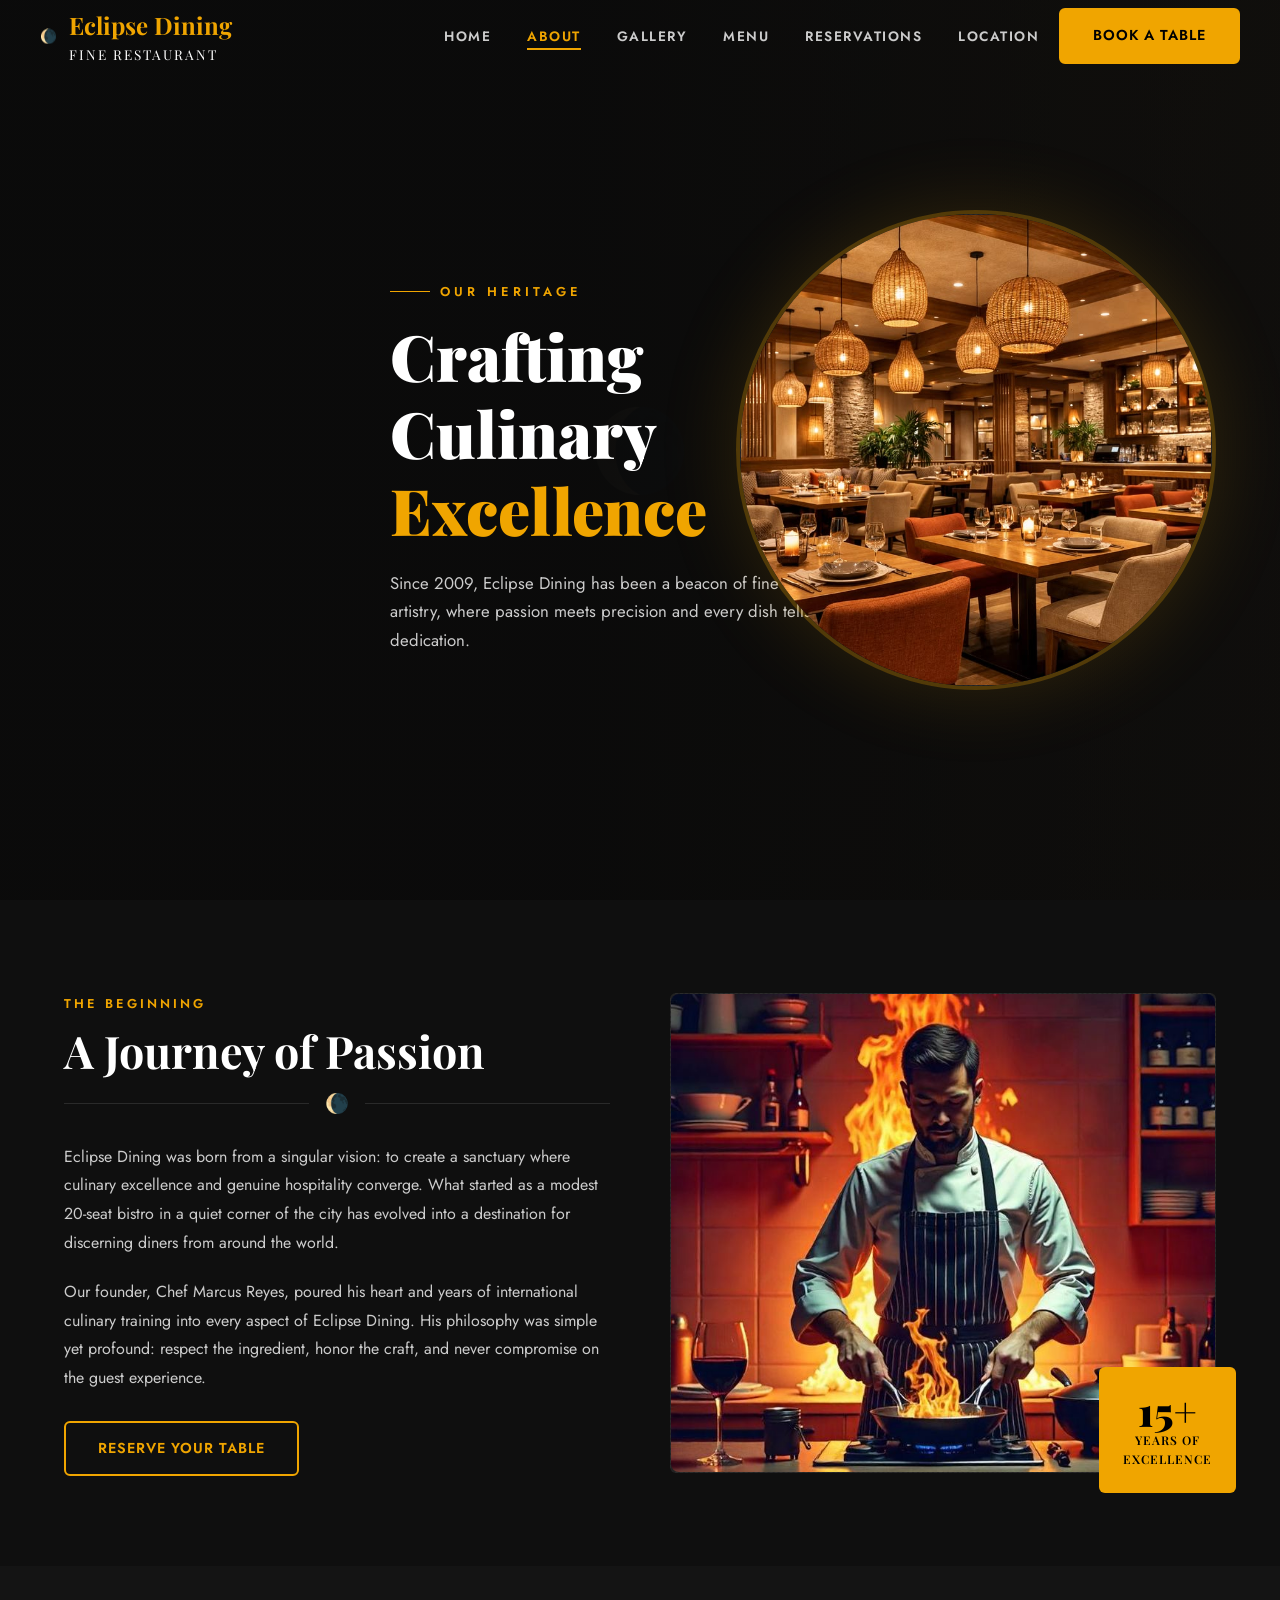
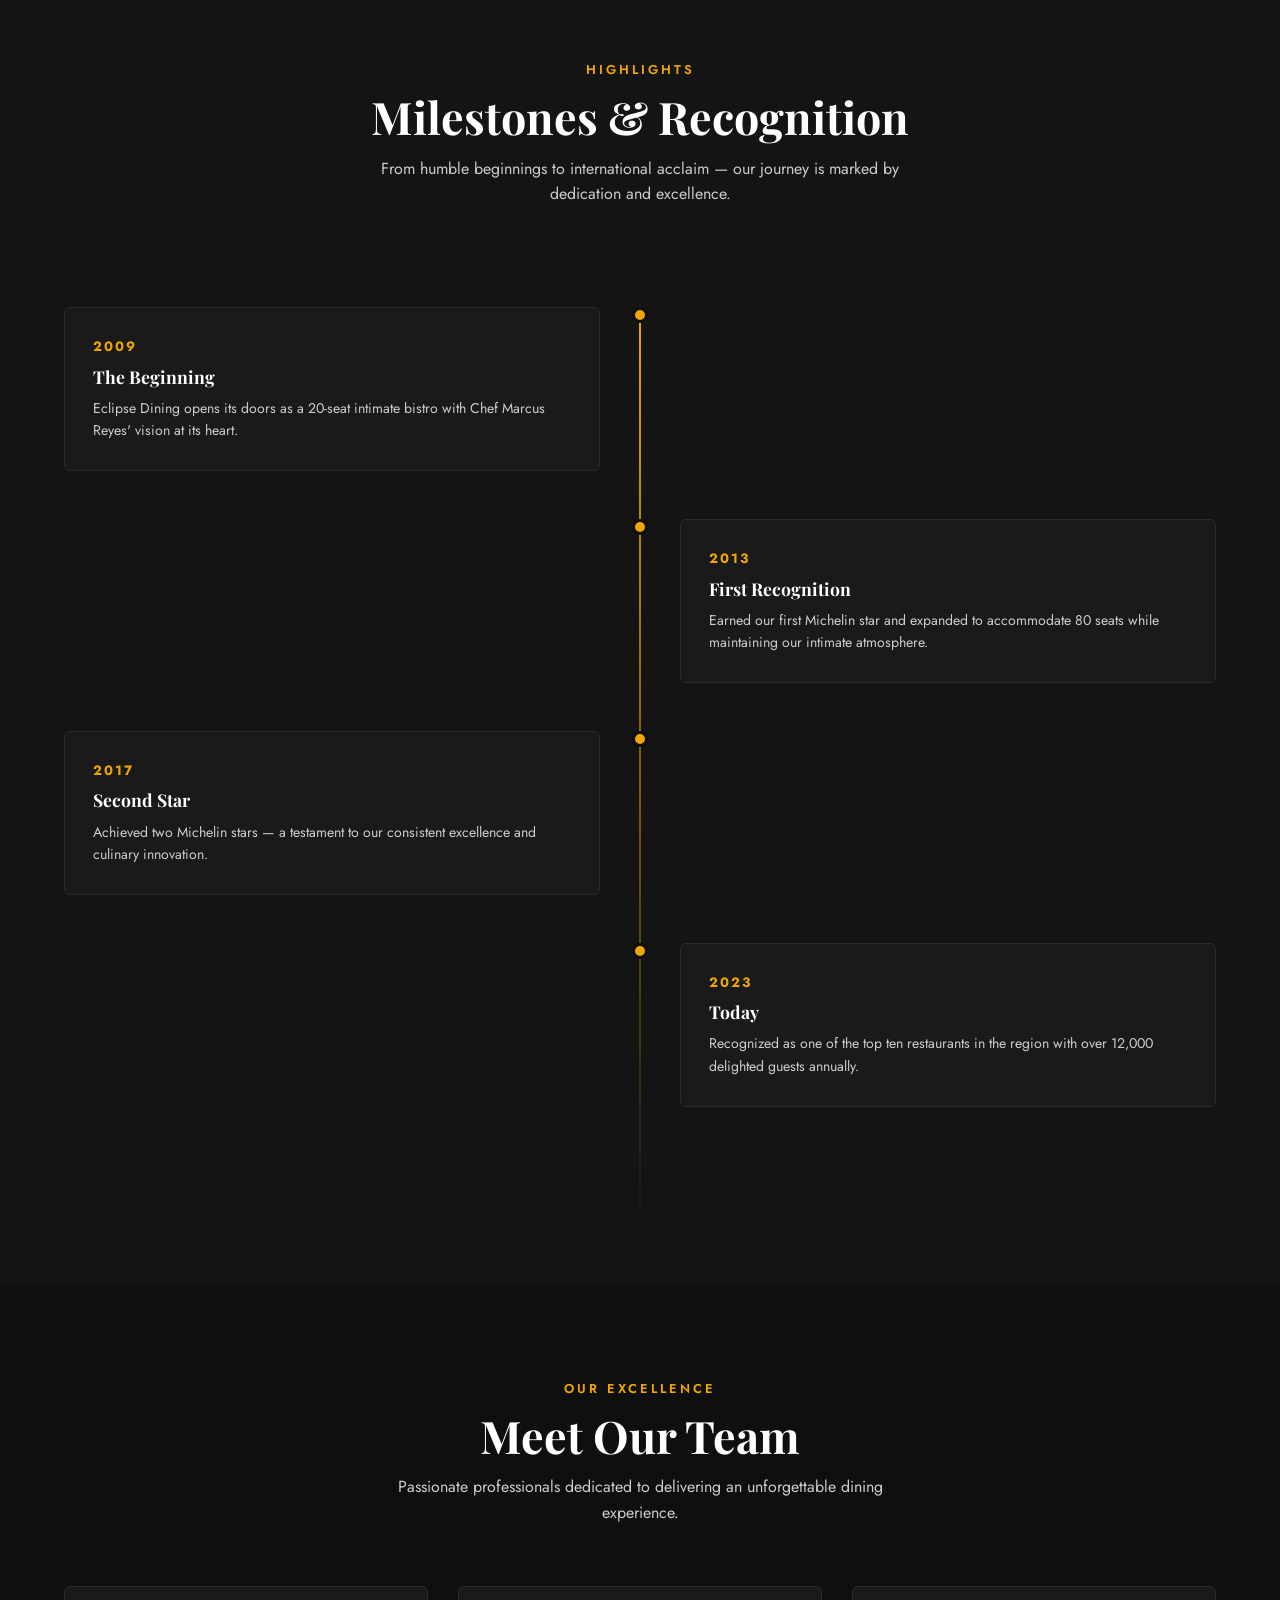
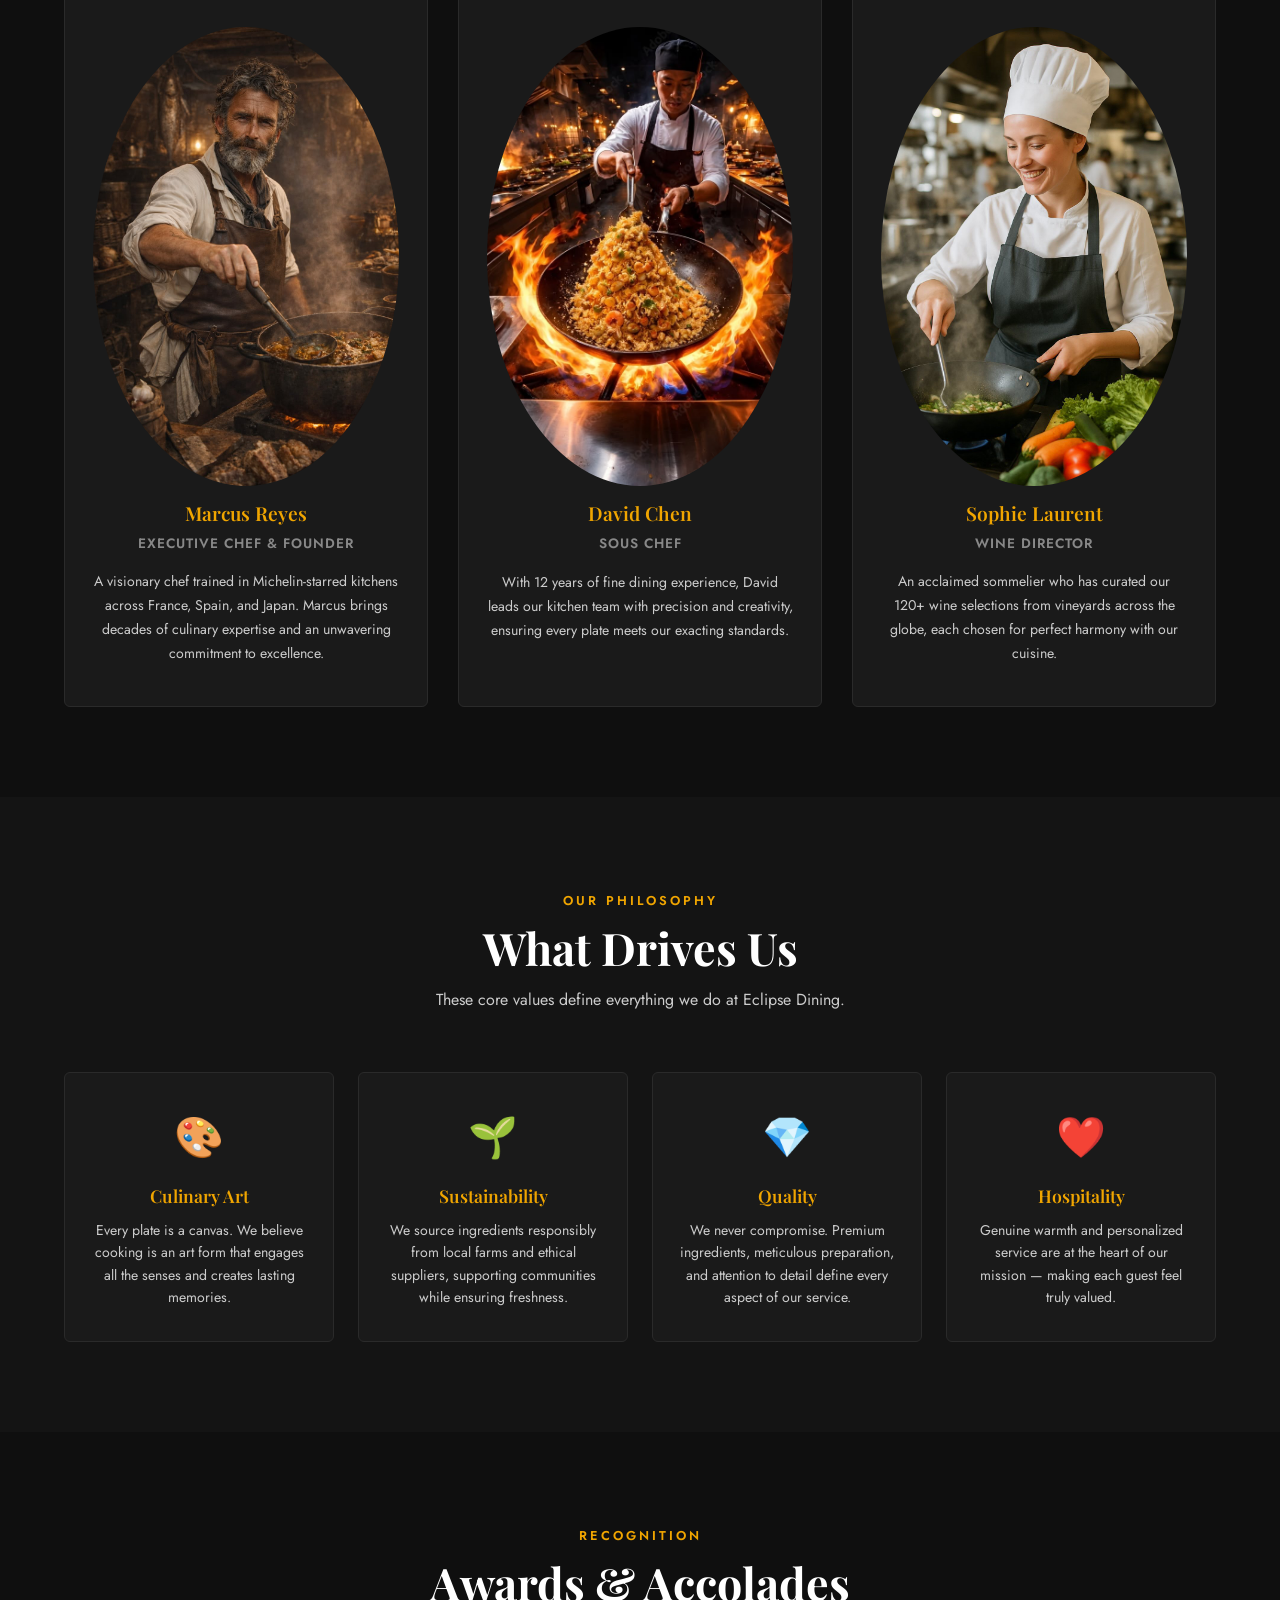
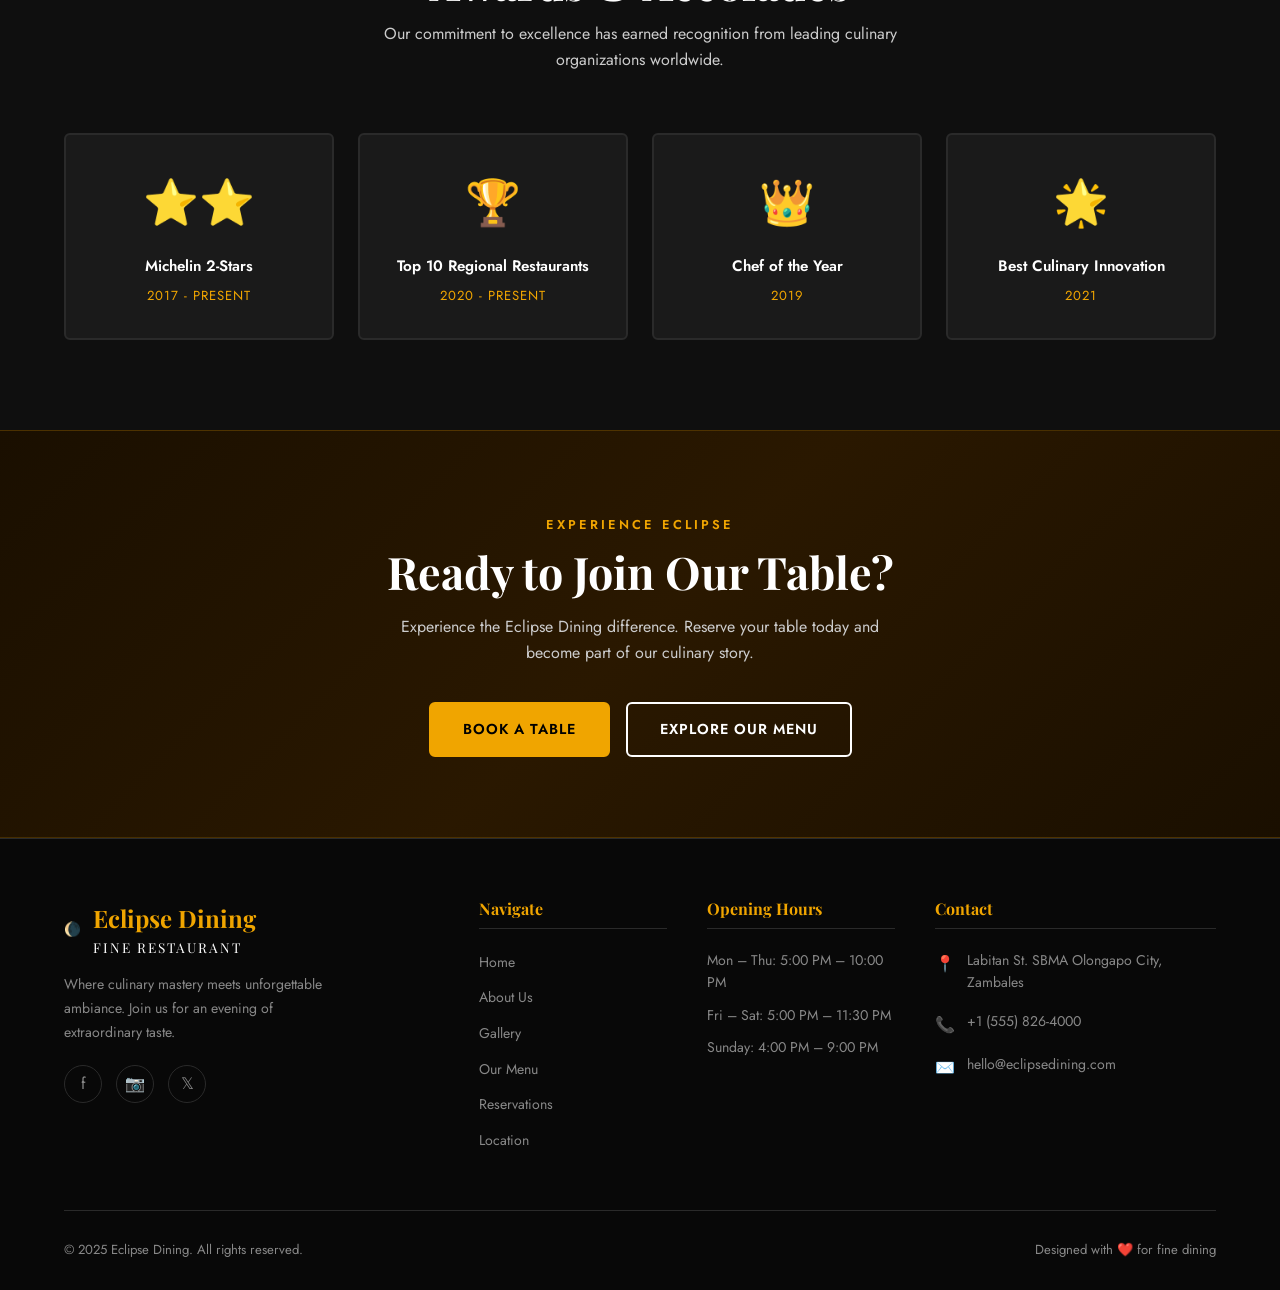
==== commit 7e3b09cf: "Add files via upload" ====
--- a/about.html
+++ b/about.html
@@ -159,7 +159,9 @@
       </div>
       <div class="grid-3">
         <div class="team-card fade-in">
-          <div class="team-avatar">👨‍🍳</div>
+          <div class="team-avatar">
+            <img src="Images/Marcus.jpg" alt="Chef Marcus Reyes" style="width:100%;height:100%;object-fit:cover;border-radius:50%;">
+          </div>
           <h3>Marcus Reyes</h3>
           <p class="team-title">Executive Chef & Founder</p>
           <p class="team-bio">
@@ -168,7 +170,9 @@
           </p>
         </div>
         <div class="team-card fade-in" data-delay="100">
-          <div class="team-avatar">👨‍🍳</div>
+          <div class="team-avatar">
+            <img src="Images/david.jpg" alt="Chef David Chen" style="width:100%;height:100%;object-fit:cover;border-radius:50%;">
+          </div>
           <h3>David Chen</h3>
           <p class="team-title">Sous Chef</p>
           <p class="team-bio">
@@ -177,7 +181,9 @@
           </p>
         </div>
         <div class="team-card fade-in" data-delay="200">
-          <div class="team-avatar">👔</div>
+          <div class="team-avatar">
+            <img src="Images/Sophie.jpg" alt="Sophie Laurent" style="width:100%;height:100%;object-fit:cover;border-radius:50%;">
+          </div>
           <h3>Sophie Laurent</h3>
           <p class="team-title">Wine Director</p>
           <p class="team-bio">
@@ -307,7 +313,7 @@
           <h4>Contact</h4>
           <div class="footer-contact-item">
             <span class="footer-contact-icon">📍</span>
-            <span>42 Ember Lane, Midtown District, City 10001</span>
+            <span>Labitan St. SBMA Olongapo City, Zambales</span>
           </div>
           <div class="footer-contact-item">
             <span class="footer-contact-icon">📞</span>
